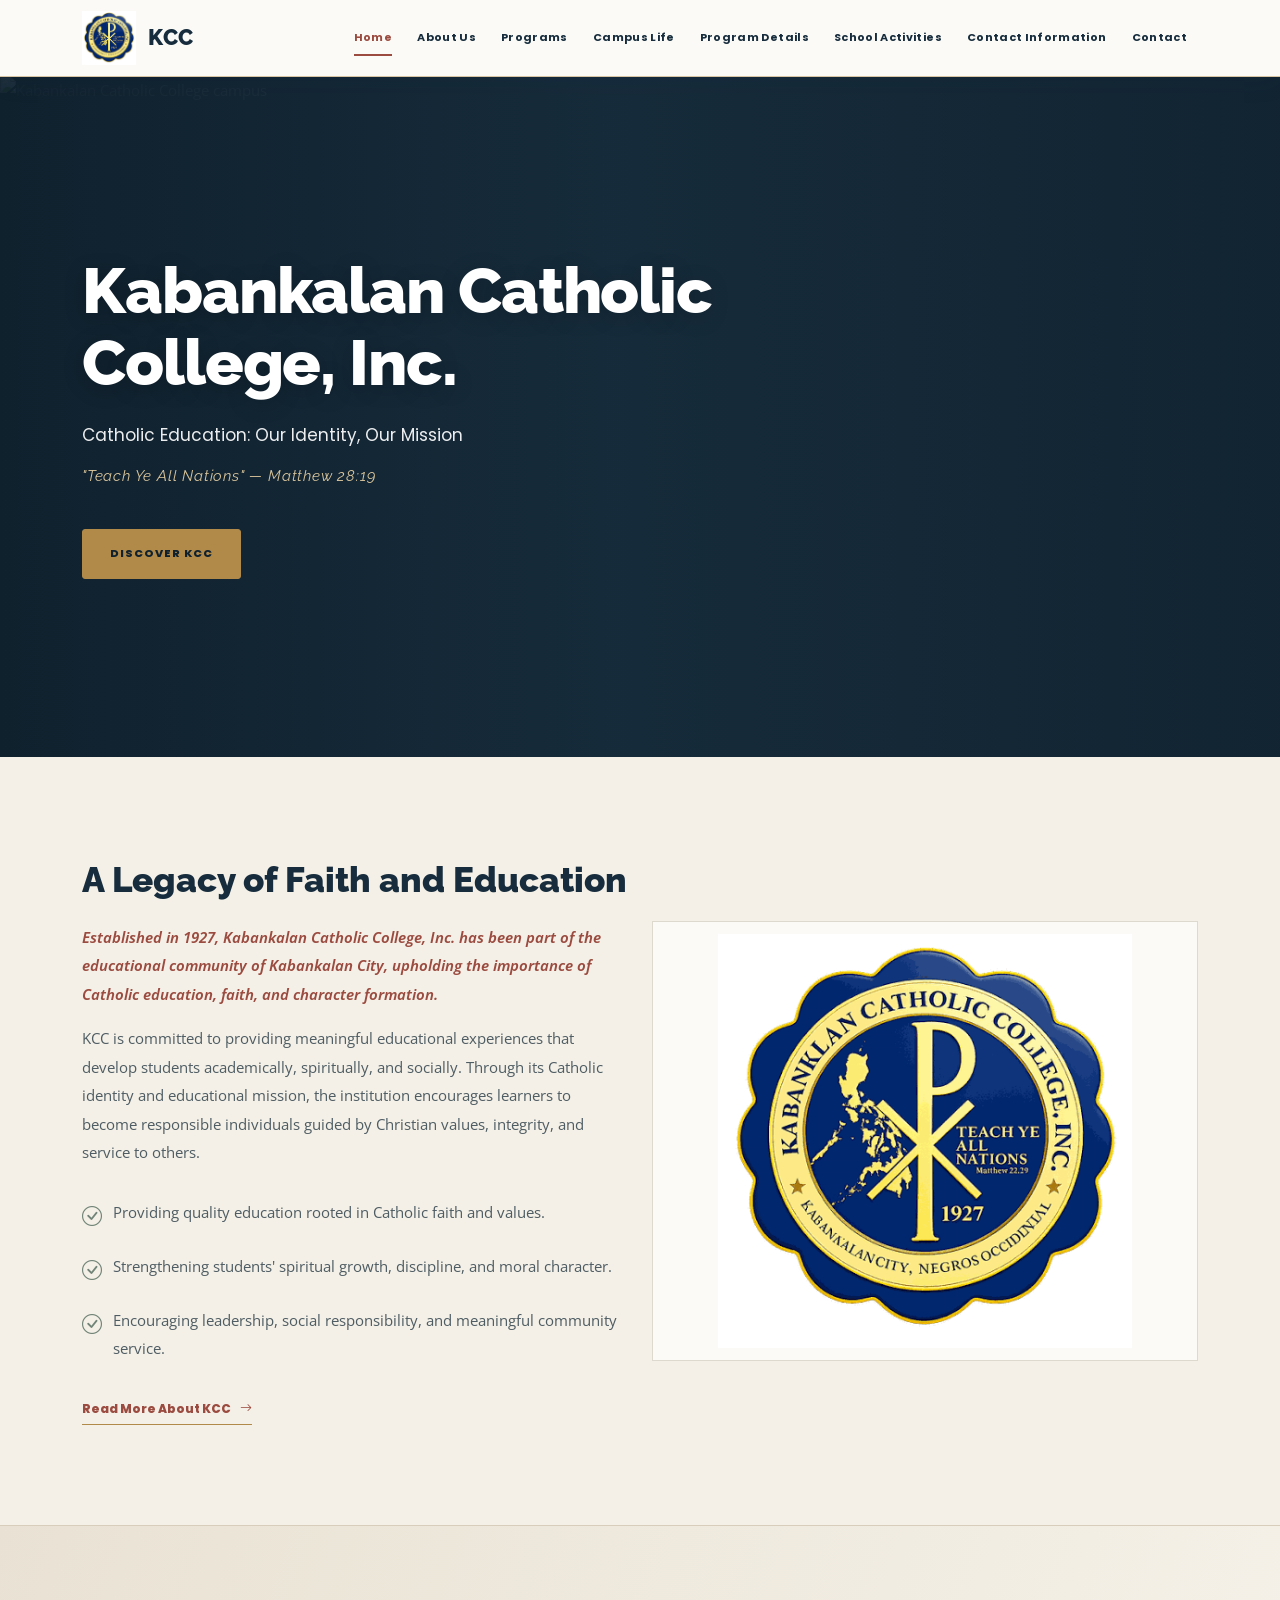
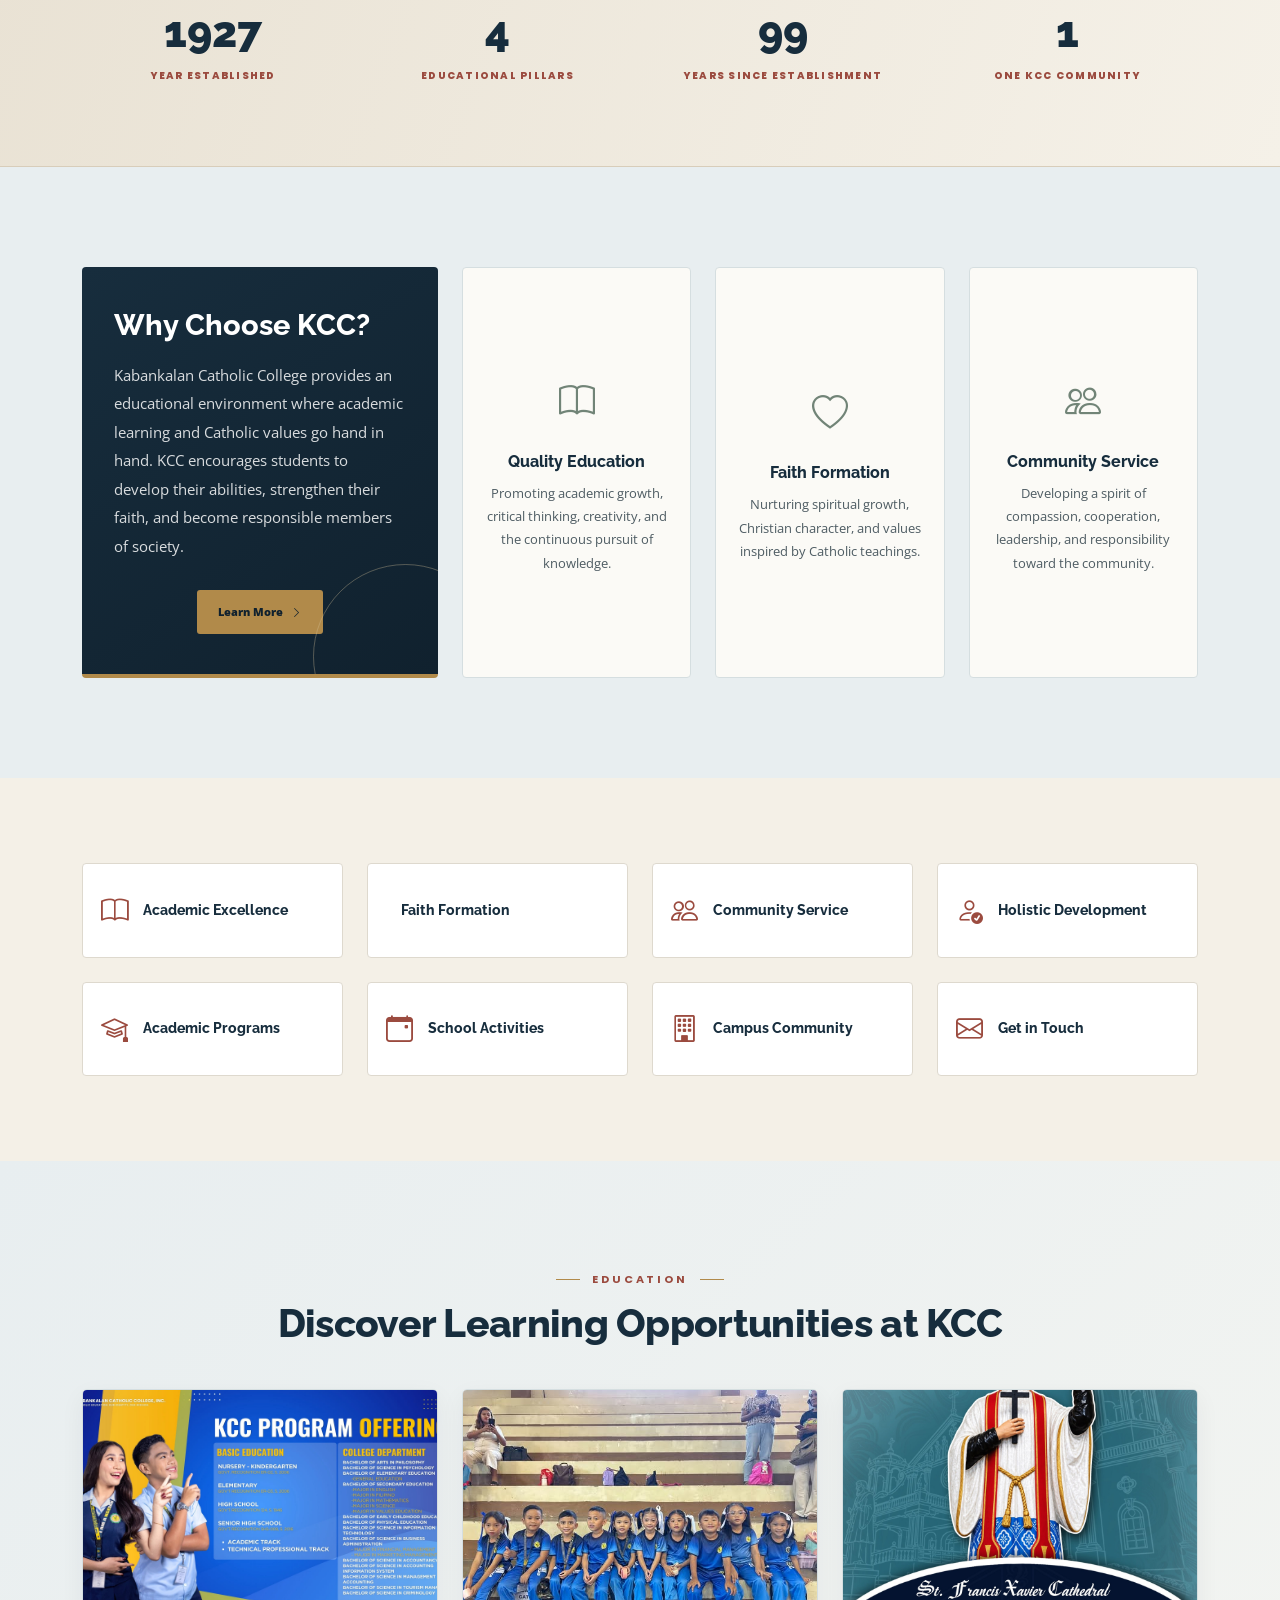
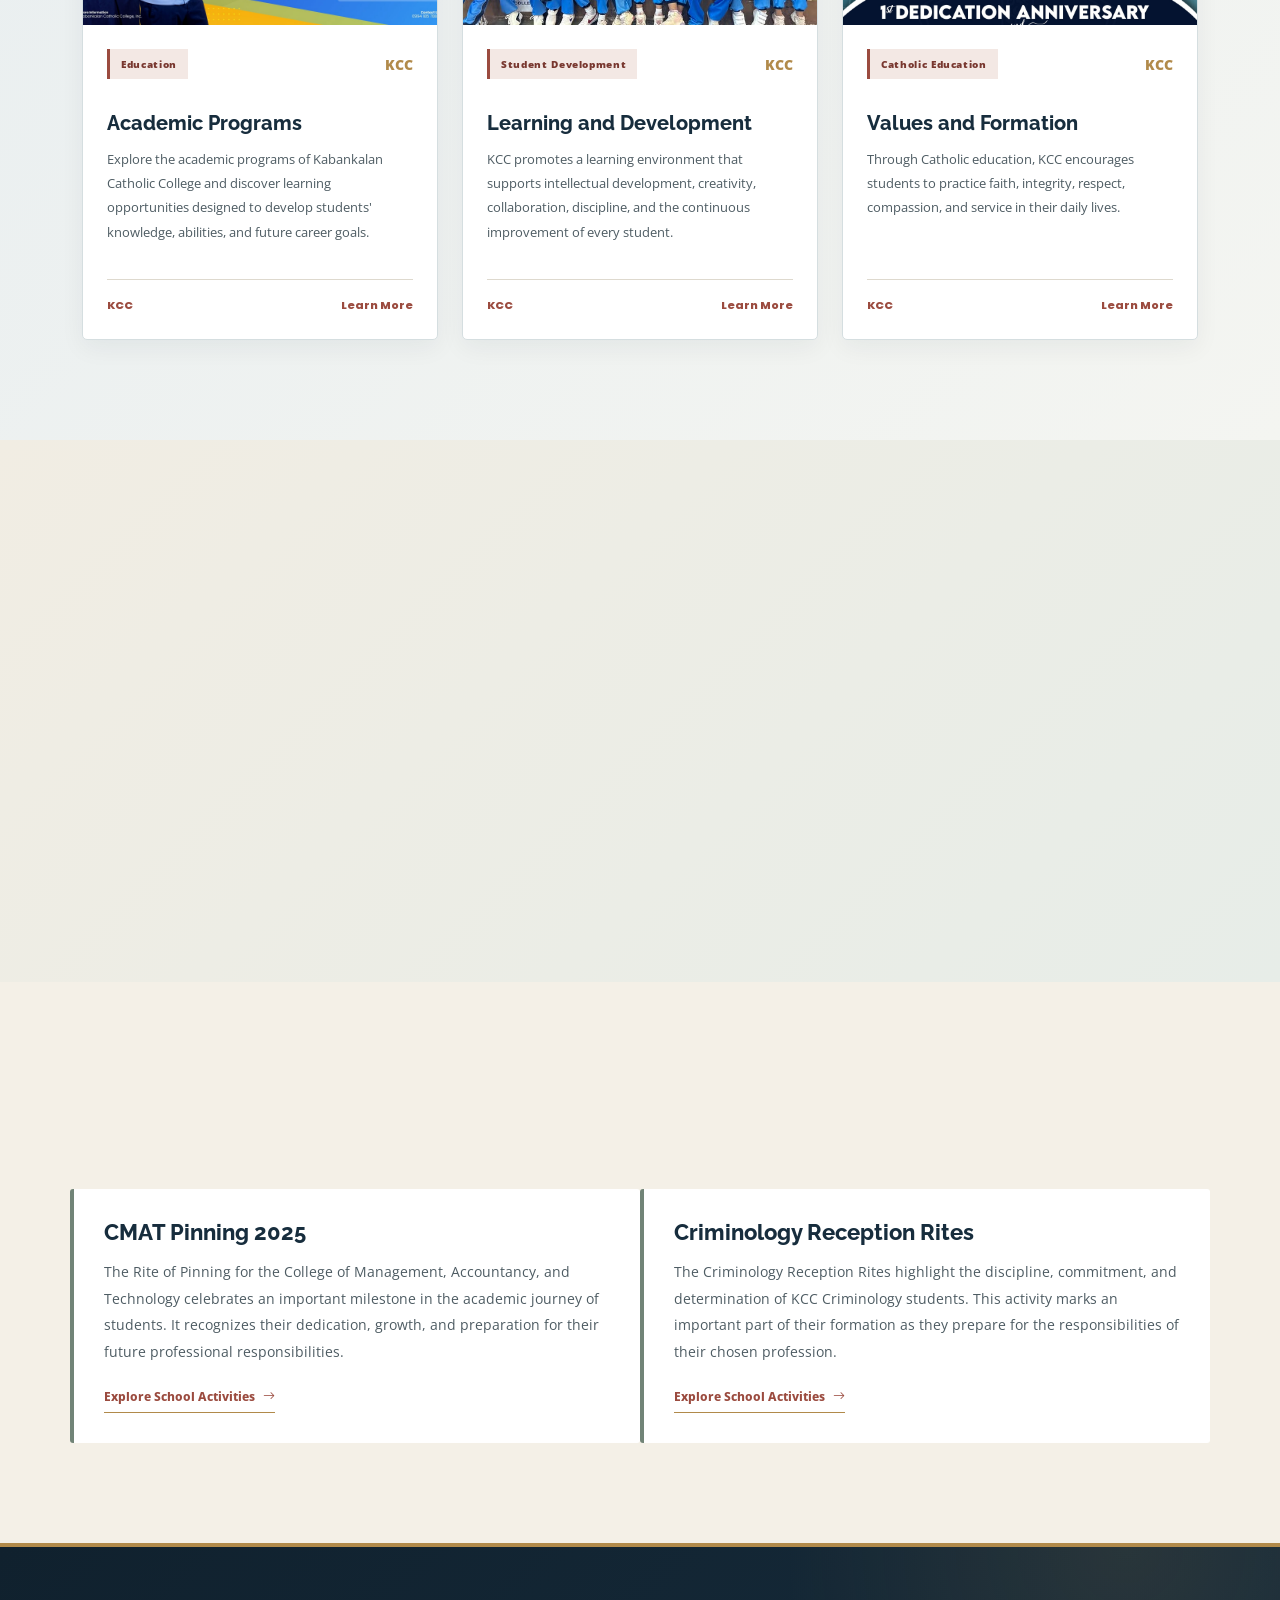
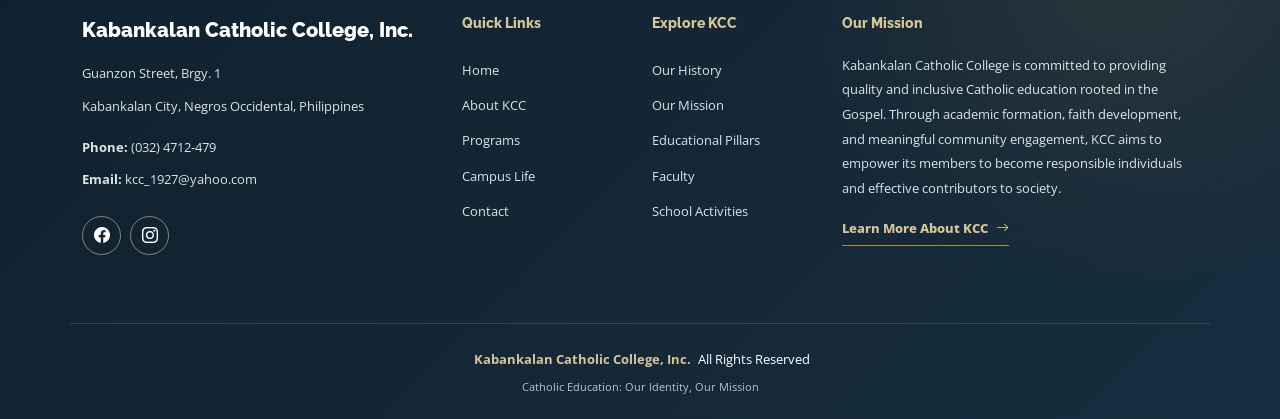
==== index.html @ 9f0c4cc4 "first commit" ====
<!DOCTYPE html>
<html lang="en">

<head>
  <meta charset="utf-8">
  <meta content="width=device-width, initial-scale=1.0" name="viewport">

  <title>Kabankalan Catholic College, Inc. | Home</title>
  <meta name="description" content="Discover Kabankalan Catholic College, Inc., its Catholic identity, educational mission, academic programs, and commitment to quality education since 1927.">
  <meta name="keywords" content="Kabankalan Catholic College, KCC, Catholic Education, KCC Programs, KCC Campus Life">

  <!-- Favicons -->
  <link href="assets/img/favicon.png" rel="icon">
  <link href="assets/img/apple-touch-icon.png" rel="apple-touch-icon">

  <!-- Fonts -->
  <link href="https://fonts.googleapis.com" rel="preconnect">
  <link href="https://fonts.gstatic.com" rel="preconnect" crossorigin>
  <link href="https://fonts.googleapis.com/css2?family=Open+Sans:wght@300;400;500;600;700;800&family=Poppins:wght@300;400;500;600;700;800&family=Raleway:wght@300;400;500;600;700;800&display=swap" rel="stylesheet">

  <!-- Vendor CSS Files -->
  <link href="assets/vendor/bootstrap/css/bootstrap.min.css" rel="stylesheet">
  <link href="assets/vendor/bootstrap-icons/bootstrap-icons.css" rel="stylesheet">
  <link href="assets/vendor/aos/aos.css" rel="stylesheet">
  <link href="assets/vendor/glightbox/css/glightbox.min.css" rel="stylesheet">
  <link href="assets/vendor/swiper/swiper-bundle.min.css" rel="stylesheet">

  <!-- Main CSS File -->
  <link href="assets/css/main.css" rel="stylesheet">

</head>

<body class="index-page">

  <!-- Header -->
  <header id="header" class="header d-flex align-items-center sticky-top">
    <div class="container-fluid container-xl position-relative d-flex align-items-center">

      <a href="index.html" class="logo d-flex align-items-center me-auto">
        <img src="assets/img/about/kcclogo.png" alt="KCC Logo">
        <h1 class="sitename">KCC</h1>
      </a>

      <nav id="navmenu" class="navmenu">
        <ul>
          <li><a href="index.html" class="active">Home</a></li>
          <li><a href="about.html">About Us</a></li>
          <li><a href="courses.html">Programs</a></li> 
          <li><a href="events.html">Campus Life</a></li>
          
          
              
            </a>
            <ul>
              <li><a href="course-details.html">Program Details</a></li>
              <li><a href="events.html">School Activities</a></li>
              <li><a href="contact.html">Contact Information</a></li>
            </ul>
          </li>
          <li><a href="contact.html">Contact</a></li>
        </ul>
        <i class="mobile-nav-toggle d-xl-none bi bi-list"></i>
      </nav>

    </div>
  </header>
  <!-- /Header -->


  <main class="main">

    <!-- Hero Section -->
    <section id="hero" class="hero section dark-background">

      <img src="https://encrypted-tbn0.gstatic.com/images?q=tbn:ANd9GcQv45tlrNogiufabzq39XCSrc378Lc6JJ2A5NLsjlAQFg&s=10" alt="Kabankalan Catholic College campus" data-aos="fade-in">

      <div class="container">
        <h2 data-aos="fade-up" data-aos-delay="100">
          Kabankalan Catholic College, Inc.
        </h2>

        <p data-aos="fade-up" data-aos-delay="200">
          Catholic Education: Our Identity, Our Mission
        </p>

        <p data-aos="fade-up" data-aos-delay="250">
          "Teach Ye All Nations" — Matthew 28:19
        </p>

        <div class="d-flex mt-4" data-aos="fade-up" data-aos-delay="300">
          <a href="about.html" class="btn-get-started">Discover KCC</a>
        </div>
      </div>

    </section>
    <!-- /Hero Section -->


    <!-- About Section -->
    <section id="about" class="about section">

      <div class="container">
        <div class="row gy-4">

          <div class="col-lg-6 order-1 order-lg-2" data-aos="fade-up" data-aos-delay="100">
            <img src="assets/img/about/kcclogo.png" class="img-fluid" alt="Kabankalan Catholic College official seal">
          </div>

          <div class="col-lg-6 order-2 order-lg-1 content" data-aos="fade-up" data-aos-delay="200">

            <h3>A Legacy of Faith and Education</h3>

            <p class="fst-italic">
              Established in 1927, Kabankalan Catholic College, Inc.
              has been part of the educational community of Kabankalan City,
              upholding the importance of Catholic education, faith,
              and character formation.
            </p>

            <p>
              KCC is committed to providing meaningful educational
              experiences that develop students academically, spiritually,
              and socially. Through its Catholic identity and educational
              mission, the institution encourages learners to become
              responsible individuals guided by Christian values,
              integrity, and service to others.
            </p>

            <ul>
              <li>
                <i class="bi bi-check-circle"></i>
                <span>Providing quality education rooted in Catholic faith and values.</span>
              </li>

              <li>
                <i class="bi bi-check-circle"></i>
                <span>Strengthening students' spiritual growth, discipline, and moral character.</span>
              </li>

              <li>
                <i class="bi bi-check-circle"></i>
                <span>Encouraging leadership, social responsibility, and meaningful community service.</span>
              </li>
            </ul>

            <a href="about.html" class="read-more">
              <span>Read More About KCC</span>
              <i class="bi bi-arrow-right"></i>
            </a>

          </div>
        </div>
      </div>

    </section>
    <!-- /About Section -->


    <!-- Counts Section -->
    <section id="counts" class="section counts light-background">

      <div class="container" data-aos="fade-up" data-aos-delay="100">
        <div class="row gy-4">

          <div class="col-lg-3 col-md-6">
            <div class="stats-item text-center w-100 h-100">
              <span data-purecounter-start="0" data-purecounter-end="1927"
                data-purecounter-duration="1" class="purecounter"></span>
              <p>Year Established</p>
            </div>
          </div>

          <div class="col-lg-3 col-md-6">
            <div class="stats-item text-center w-100 h-100">
              <span data-purecounter-start="0" data-purecounter-end="4"
                data-purecounter-duration="1" class="purecounter"></span>
              <p>Educational Pillars</p>
            </div>
          </div>

          <div class="col-lg-3 col-md-6">
            <div class="stats-item text-center w-100 h-100">
              <span data-purecounter-start="0" data-purecounter-end="99"
                data-purecounter-duration="1" class="purecounter"></span>
              <p>Years Since Establishment</p>
            </div>
          </div>

          <div class="col-lg-3 col-md-6">
            <div class="stats-item text-center w-100 h-100">
              <span data-purecounter-start="0" data-purecounter-end="1"
                data-purecounter-duration="1" class="purecounter"></span>
              <p>One KCC Community</p>
            </div>
          </div>

        </div>
      </div>

    </section>
    <!-- /Counts Section -->


    <!-- Why Us Section -->
    <section id="why-us" class="section why-us">

      <div class="container">
        <div class="row gy-4">

          <div class="col-lg-4" data-aos="fade-up" data-aos-delay="100">
            <div class="why-box">

              <h3>Why Choose KCC?</h3>

              <p>
                Kabankalan Catholic College provides an educational
                environment where academic learning and Catholic
                values go hand in hand. KCC encourages students
                to develop their abilities, strengthen their faith,
                and become responsible members of society.
              </p>

              <div class="text-center">
                <a href="about.html" class="more-btn">
                  <span>Learn More</span>
                  <i class="bi bi-chevron-right"></i>
                </a>
              </div>

            </div>
          </div>

          <div class="col-lg-8 d-flex align-items-stretch">
            <div class="row gy-4" data-aos="fade-up" data-aos-delay="200">

              <div class="col-xl-4">
                <div class="icon-box d-flex flex-column justify-content-center align-items-center">
                  <i class="bi bi-book"></i>
                  <h4>Quality Education</h4>
                  <p>
                    Promoting academic growth, critical thinking,
                    creativity, and the continuous pursuit of knowledge.
                  </p>
                </div>
              </div>

              <div class="col-xl-4" data-aos="fade-up" data-aos-delay="300">
                <div class="icon-box d-flex flex-column justify-content-center align-items-center">
                  <i class="bi bi-heart"></i>
                  <h4>Faith Formation</h4>
                  <p>
                    Nurturing spiritual growth, Christian character,
                    and values inspired by Catholic teachings.
                  </p>
                </div>
              </div>

              <div class="col-xl-4" data-aos="fade-up" data-aos-delay="400">
                <div class="icon-box d-flex flex-column justify-content-center align-items-center">
                  <i class="bi bi-people"></i>
                  <h4>Community Service</h4>
                  <p>
                    Developing a spirit of compassion, cooperation,
                    leadership, and responsibility toward the community.
                  </p>
                </div>
              </div>

            </div>
          </div>

        </div>
      </div>

    </section>
    <!-- /Why Us Section -->


    <!-- Features Section -->
    <section id="features" class="features section">

      <div class="container">
        <div class="row gy-4">

          <div class="col-lg-3 col-md-4" data-aos="fade-up" data-aos-delay="100">
            <div class="features-item">
              <i class="bi bi-book" style="color: #ffbb2c;"></i>
              <h3><a href="about.html" class="stretched-link">Academic Excellence</a></h3>
            </div>
          </div>

          <div class="col-lg-3 col-md-4" data-aos="fade-up" data-aos-delay="200">
            <div class="features-item">
              <i class="bi bi-cross" style="color: #5578ff;"></i>
              <h3><a href="about.html" class="stretched-link">Faith Formation</a></h3>
            </div>
          </div>

          <div class="col-lg-3 col-md-4" data-aos="fade-up" data-aos-delay="300">
            <div class="features-item">
              <i class="bi bi-people" style="color: #e80368;"></i>
              <h3><a href="about.html" class="stretched-link">Community Service</a></h3>
            </div>
          </div>

          <div class="col-lg-3 col-md-4" data-aos="fade-up" data-aos-delay="400">
            <div class="features-item">
              <i class="bi bi-person-check" style="color: #e361ff;"></i>
              <h3><a href="about.html" class="stretched-link">Holistic Development</a></h3>
            </div>
          </div>

          <div class="col-lg-3 col-md-4" data-aos="fade-up" data-aos-delay="500">
            <div class="features-item">
              <i class="bi bi-mortarboard" style="color: #47aeff;"></i>
              <h3><a href="courses.html" class="stretched-link">Academic Programs</a></h3>
            </div>
          </div>

          <div class="col-lg-3 col-md-4" data-aos="fade-up" data-aos-delay="600">
            <div class="features-item">
              <i class="bi bi-calendar-event" style="color: #ffa76e;"></i>
              <h3><a href="events.html" class="stretched-link">School Activities</a></h3>
            </div>
          </div>

          <div class="col-lg-3 col-md-4" data-aos="fade-up" data-aos-delay="700">
            <div class="features-item">
              <i class="bi bi-building" style="color: #11dbcf;"></i>
              <h3><a href="about.html" class="stretched-link">Campus Community</a></h3>
            </div>
          </div>

          <div class="col-lg-3 col-md-4" data-aos="fade-up" data-aos-delay="800">
            <div class="features-item">
              <i class="bi bi-envelope" style="color: #4233ff;"></i>
              <h3><a href="contact.html" class="stretched-link">Get in Touch</a></h3>
            </div>
          </div>

        </div>
      </div>

    </section>
    <!-- /Features Section -->


    <!-- Courses Section -->
    <section id="courses" class="courses section">

      <div class="container section-title" data-aos="fade-up">
        <h2>Education</h2>
        <p>Discover Learning Opportunities at KCC</p>
      </div>

      <div class="container">
        <div class="row">

          <div class="col-lg-4 col-md-6 d-flex align-items-stretch" data-aos="zoom-in" data-aos-delay="100">
            <div class="course-item">

              <img src="assets/img/event/academicprograms.jpg" class="img-fluid" alt="KCC academic program">

              <div class="course-content">
                <div class="d-flex justify-content-between align-items-center mb-3">
                  <p class="category">Education</p>
                  <p class="price">KCC</p>
                </div>

                <h3><a href="courses.html">Academic Programs</a></h3>

                <p class="description">
                  Explore the academic programs of Kabankalan Catholic College
                  and discover learning opportunities designed to develop
                  students' knowledge, abilities, and future career goals.
                </p>

                <div class="trainer d-flex justify-content-between align-items-center">
                  <div class="trainer-profile d-flex align-items-center">
                    <span class="trainer-link">KCC</span>
                  </div>
                  <a href="courses.html" class="trainer-link">Learn More</a>
                </div>
              </div>

            </div>
          </div>

          <div class="col-lg-4 col-md-6 d-flex align-items-stretch mt-4 mt-md-0" data-aos="zoom-in" data-aos-delay="200">
            <div class="course-item">

              <img src="assets/img/event/learns.jpg" class="img-fluid" alt="College education">

              <div class="course-content">
                <div class="d-flex justify-content-between align-items-center mb-3">
                  <p class="category">Student Development</p>
                  <p class="price">KCC</p>
                </div>

                <h3><a href="courses.html">Learning and Development</a></h3>

                <p class="description">
                  KCC promotes a learning environment that supports
                  intellectual development, creativity, collaboration,
                  discipline, and the continuous improvement of every student.
                </p>

                <div class="trainer d-flex justify-content-between align-items-center">
                  <div class="trainer-profile d-flex align-items-center">
                    <span class="trainer-link">KCC</span>
                  </div>
                  <a href="courses.html" class="trainer-link">Learn More</a>
                </div>
              </div>

            </div>
          </div>

          <div class="col-lg-4 col-md-6 d-flex align-items-stretch mt-4 mt-lg-0" data-aos="zoom-in" data-aos-delay="300">
            <div class="course-item">

              <img src="assets/img/event/values-1.jpg" class="img-fluid" alt="KCC community education">

              <div class="course-content">
                <div class="d-flex justify-content-between align-items-center mb-3">
                  <p class="category">Catholic Education</p>
                  <p class="price">KCC</p>
                </div>

                <h3><a href="courses.html">Values and Formation</a></h3>

                <p class="description">
                  Through Catholic education, KCC encourages students
                  to practice faith, integrity, respect, compassion,
                  and service in their daily lives.
                </p>

                <div class="trainer d-flex justify-content-between align-items-center">
                  <div class="trainer-profile d-flex align-items-center">
                    <span class="trainer-link">KCC</span>
                  </div>
                  <a href="courses.html" class="trainer-link">Learn More</a>
                </div>
              </div>

            </div>
          </div>

        </div>
      </div>

    </section>
    <!-- /Courses Section -->


    <!-- Trainers Index Section -->
    <section id="trainers-index" class="section trainers-index">

      <div class="container section-title" data-aos="fade-up">
        <h2>Community</h2>
        <p>Building the KCC Community</p>
      </div>

      <div class="container">
        <div class="row">

          <div class="col-lg-4 col-md-6 d-flex" data-aos="fade-up" data-aos-delay="100">
            <div class="member">
              <img src="https://encrypted-tbn0.gstatic.com/images?q=tbn:ANd9GcRi-Jc82doBtPRVcBEsyWP6-nzIkLsFqpwdX_ng38hTsw&s" class="img-fluid" alt="KCC academic community">

              <div class="member-content">
                <h4>Academic Excellence</h4>
                <span>Learning and Achievement</span>
                <p>
                  KCC encourages students to develop their intellectual
                  abilities, think critically, and pursue excellence
                  in their academic journey.
                </p>
              </div>
            </div>
          </div>

          <div class="col-lg-4 col-md-6 d-flex" data-aos="fade-up" data-aos-delay="200">
            <div class="member">
              <img src="https://encrypted-tbn0.gstatic.com/images?q=tbn:ANd9GcR_-ZCuy-6mT1Gq4T70LJDdXx1P1hVmq2WPVg4fe3gWGg&s" class="img-fluid" alt="KCC faith formation">

              <div class="member-content">
                <h4>Faith Formation</h4>
                <span>Faith and Christian Values</span>
                <p>
                  Through Catholic teachings and spiritual activities,
                  KCC nurtures students' faith, moral character,
                  and relationship with God.
                </p>
              </div>
            </div>
          </div>

          <div class="col-lg-4 col-md-6 d-flex" data-aos="fade-up" data-aos-delay="300">
            <div class="member">
              <img src="https://scontent.fcgy2-4.fna.fbcdn.net/v/t39.30808-6/848563771_122120549151456838_1657380561010506933_n.jpg?stp=dst-jpg_tt6&cstp=mx1280x960&ctp=s1280x960&_nc_cat=104&_nc_map=urlgen_bucketless&ccb=1-7&_nc_sid=833d8c&_nc_eui2=AeEgCkia9UPR16f2ZziXiqmfVBGUP4_K6opUEZQ_j8rqiuDAKeSXsY_Hx4-8stCmOrtXHssLpWEJkC8jpAKq1fNI&_nc_ohc=MiNuNA0IxakQ7kNvwFCp723&_nc_oc=AdqnKfVM3RreWw7k4Cu9yXFOy58u6uaxxT9YekpjZOWXgdyNk14fbkE6e0pGElaxnLs&_nc_zt=23&_nc_ht=scontent.fcgy2-4.fna&_nc_gid=uKwoUXODRWkYtN8WpSUGRQ&_nc_ss=7b2a8&oh=00_AQT2rBsFslEl55rJC3QAtKuMBIU8AdvNnQhfVGy0bHk1xQ&oe=6B087AEE" class="img-fluid" alt="KCC community service">

              <div class="member-content">
                <h4>Community Service</h4>
                <span>Service and Responsibility</span>
                <p>
                  KCC inspires students to become compassionate
                  and responsible individuals who actively contribute
                  to the well-being of their communities.
                </p>
              </div>
            </div>
          </div>

        </div>
      </div>

    </section>
    <!-- /Trainers Index Section -->


    <!-- Campus Life Section -->
    <section id="campus-life" class="section">

      <div class="container section-title" data-aos="fade-up">
        <h2>Campus Life</h2>
        <p>Experience Life at KCC</p>
      </div>

      <div class="container">
        <div class="row gy-4">

          <div class="col-lg-6">
            <h3>CMAT Pinning 2025</h3>
            <p>
              The Rite of Pinning for the College of Management,
              Accountancy, and Technology celebrates an important
              milestone in the academic journey of students.
              It recognizes their dedication, growth, and preparation
              for their future professional responsibilities.
            </p>
            <a href="events.html" class="read-more">
              <span>Explore School Activities</span>
              <i class="bi bi-arrow-right"></i>
            </a>
          </div>

          <div class="col-lg-6">
            <h3>Criminology Reception Rites</h3>
            <p>
              The Criminology Reception Rites highlight the discipline,
              commitment, and determination of KCC Criminology students.
              This activity marks an important part of their formation
              as they prepare for the responsibilities of their chosen profession.
            </p>
            <a href="events.html" class="read-more">
              <span>Explore School Activities</span>
              <i class="bi bi-arrow-right"></i>
            </a>
          </div>

        </div>
      </div>

    </section>
    <!-- /Campus Life Section -->

  </main>


  <!-- Footer -->
  <footer id="footer" class="footer position-relative light-background">

    <div class="container footer-top">
      <div class="row gy-4">

        <div class="col-lg-4 col-md-6 footer-about">

          <a href="index.html" class="logo d-flex align-items-center">
            <span class="sitename">Kabankalan Catholic College, Inc.</span>
          </a>

          <div class="footer-contact pt-3">
            <p>Guanzon Street, Brgy. 1</p>
            <p>Kabankalan City, Negros Occidental, Philippines</p>
            <p class="mt-3">
              <strong>Phone:</strong>
              <span>(032) 4712-479</span>
            </p>
            <p>
              <strong>Email:</strong>
              <span>kcc_1927@yahoo.com</span>
            </p>
          </div>

          <div class="social-links d-flex mt-4">
            <a href="#"><i class="bi bi-facebook"></i></a>
            <a href="#"><i class="bi bi-instagram"></i></a>
          </div>

        </div>


        <div class="col-lg-2 col-md-3 footer-links">
          <h4>Quick Links</h4>
          <ul>
            <li><a href="index.html">Home</a></li>
            <li><a href="about.html">About KCC</a></li>
            <li><a href="courses.html">Programs</a></li>
            <li><a href="events.html">Campus Life</a></li>
            <li><a href="contact.html">Contact</a></li>
          </ul>
        </div>


        <div class="col-lg-2 col-md-3 footer-links">
          <h4>Explore KCC</h4>
          <ul>
            <li><a href="about.html">Our History</a></li>
            <li><a href="about.html">Our Mission</a></li>
            <li><a href="about.html">Educational Pillars</a></li>
            <li><a href="trainers.html">Faculty</a></li>
            <li><a href="events.html">School Activities</a></li>
          </ul>
        </div>


        <div class="col-lg-4 col-md-12 footer-newsletter">
          <h4>Our Mission</h4>

          <p>
            Kabankalan Catholic College is committed to providing
            quality and inclusive Catholic education rooted in the
            Gospel. Through academic formation, faith development,
            and meaningful community engagement, KCC aims to empower
            its members to become responsible individuals and effective
            contributors to society.
          </p>

          <a href="about.html" class="read-more">
            <span>Learn More About KCC</span>
            <i class="bi bi-arrow-right"></i>
          </a>
        </div>

      </div>
    </div>


    <div class="container copyright text-center mt-4">
      <p>
        <strong class="px-1 sitename">Kabankalan Catholic College, Inc.</strong>
        <span>All Rights Reserved</span>
      </p>

      <div class="credits">
        Catholic Education: Our Identity, Our Mission
      </div>
    </div>

  </footer>
  <!-- /Footer -->


  <!-- Scroll Top -->
  <a href="#" id="scroll-top" class="scroll-top d-flex align-items-center justify-content-center">
    <i class="bi bi-arrow-up-short"></i>
  </a>

  <!-- Preloader -->
  <div id="preloader"></div>


  <!-- Vendor JS Files -->
  <script src="assets/vendor/bootstrap/js/bootstrap.bundle.min.js"></script>
  <script src="assets/vendor/aos/aos.js"></script>
  <script src="assets/vendor/glightbox/js/glightbox.min.js"></script>
  <script src="assets/vendor/purecounter/purecounter_vanilla.js"></script>
  <script src="assets/vendor/swiper/swiper-bundle.min.js"></script>

  <!-- Main JS File -->
  <script src="assets/js/main.js"></script>

</body>
</html>
---- assets/css/main.css ----
/* =========================================================
   KABANKALAN CATHOLIC COLLEGE, INC.
   KCC HERITAGE / CONTEMPORARY DESIGN SYSTEM
   Identity: Faith • Knowledge • Community • Service

   Visual direction:
   - Ink navy: institutional strength
   - Heritage red: KCC character and warmth
   - Parchment: welcoming, readable surfaces
   - Sage: learning, growth and community
   - Antique brass: restrained heritage detail

   This stylesheet consolidates the repeated rules from the
   supplied CSS while preserving the existing template classes.
   ========================================================= */

/* 01. DESIGN TOKENS
---------------------------------------------------------- */
:root {
  --kcc-ink: #172D3D;
  --kcc-ink-deep: #10212E;
  --kcc-blue: #28485B;
  --kcc-blue-soft: #E8EEF0;

  --kcc-red: #9B4B3F;
  --kcc-red-dark: #78372F;
  --kcc-red-soft: #F3E8E4;

  --kcc-brass: #B18A4A;
  --kcc-brass-light: #D8C49B;

  --kcc-parchment: #F4F0E7;
  --kcc-paper: #FBFAF6;
  --kcc-white: #FFFFFF;
  --kcc-sage: #718477;
  --kcc-sage-soft: #E9EEE9;

  --kcc-text: #4E5C63;
  --kcc-muted: #718087;
  --kcc-border: #DED9CE;

  /* Template compatibility variables */
  --background-color: var(--kcc-paper);
  --default-color: var(--kcc-text);
  --heading-color: var(--kcc-ink);
  --accent-color: var(--kcc-red);
  --surface-color: var(--kcc-white);
  --contrast-color: var(--kcc-white);
  --nav-color: var(--kcc-ink);
  --nav-hover-color: var(--kcc-red);
  --nav-mobile-background-color: var(--kcc-paper);
  --nav-dropdown-background-color: var(--kcc-white);
  --nav-dropdown-color: var(--kcc-ink);
  --nav-dropdown-hover-color: var(--kcc-red);

  scroll-behavior: smooth;
}

/* 02. RESET AND GLOBAL TYPE
---------------------------------------------------------- */
*,
*::before,
*::after {
  box-sizing: border-box;
}

html {
  scroll-behavior: smooth;
  scroll-padding-top: 88px;
}

body {
  margin: 0;
  background: var(--kcc-paper);
  color: var(--kcc-text);
  font-family: "Open Sans", sans-serif;
  font-size: 15px;
  line-height: 1.8;
  -webkit-font-smoothing: antialiased;
}

img {
  max-width: 100%;
}

a {
  color: var(--kcc-red);
  text-decoration: none;
  transition: color .25s ease, background .25s ease, border-color .25s ease, transform .25s ease;
}

a:hover {
  color: var(--kcc-red-dark);
}

button,
input,
textarea,
select {
  font: inherit;
}

h1, h2, h3, h4, h5, h6 {
  color: var(--kcc-ink);
  font-family: "Raleway", sans-serif;
  font-weight: 750;
  line-height: 1.25;
}

p {
  margin-top: 0;
}

.section {
  position: relative;
  padding: 92px 0;
  overflow: hidden;
}

.light-background {
  background: var(--kcc-parchment);
}

/* Small heritage marker used by section headings */
.section-title {
  position: relative;
  text-align: center;
  padding-bottom: 42px;
}

.section-title h2 {
  display: inline-flex;
  align-items: center;
  gap: 12px;
  margin: 0 0 13px;
  color: var(--kcc-red);
  font-family: "Poppins", sans-serif;
  font-size: 11px;
  font-weight: 700;
  letter-spacing: 2.8px;
  text-transform: uppercase;
}

.section-title h2::before,
.section-title h2::after {
  content: "";
  display: inline-block;
  width: 24px;
  height: 1px;
  background: var(--kcc-brass);
}

.section-title p {
  max-width: 760px;
  margin: 0 auto;
  color: var(--kcc-ink);
  font-family: "Raleway", sans-serif;
  font-size: clamp(27px, 3.2vw, 39px);
  font-weight: 800;
  line-height: 1.22;
  letter-spacing: -.7px;
}

/* 03. HEADER AND BRAND
---------------------------------------------------------- */
.header,
#header {
  position: relative;
  background: rgba(251, 250, 246, .97);
  border-bottom: 1px solid rgba(177, 138, 74, .48);
  box-shadow: 0 5px 24px rgba(23, 45, 61, .08);
  padding: 11px 0;
  z-index: 997;
  transition: background .3s ease, box-shadow .3s ease;
}

.header .container {
  min-height: 64px;
}

.header .logo {
  display: flex;
  align-items: center;
  gap: 12px;
}

.header .logo img {
  width: auto;
  max-height: 54px;
  object-fit: contain;
}

.header .logo h1,
.header .logo .sitename {
  margin: 0;
  color: var(--kcc-ink);
  font-family: "Raleway", sans-serif;
  font-size: 22px;
  font-weight: 850;
  letter-spacing: .6px;
}

/* 04. MAIN NAVIGATION
---------------------------------------------------------- */
.navmenu ul {
  display: flex;
  align-items: center;
  gap: 3px;
  margin: 0;
  padding: 0;
  list-style: none;
}

.navmenu li {
  position: relative;
}

.navmenu a {
  display: flex;
  align-items: center;
  padding: 12px 11px;
  color: var(--kcc-ink);
  font-family: "Poppins", sans-serif;
  font-size: 11px;
  font-weight: 650;
  letter-spacing: .35px;
  white-space: nowrap;
}

.navmenu a:hover,
.navmenu a.active,
.navmenu li:hover > a {
  color: var(--kcc-red);
}

.navmenu a.active {
  position: relative;
}

.navmenu a.active::after {
  content: "";
  position: absolute;
  right: 11px;
  bottom: 4px;
  left: 11px;
  height: 2px;
  background: var(--kcc-red);
}

/* Dropdown menu */
.navmenu .dropdown ul {
  display: block;
  position: absolute;
  top: 135%;
  left: 0;
  min-width: 225px;
  padding: 10px 0;
  background: var(--kcc-white);
  border: 1px solid var(--kcc-border);
  border-top: 3px solid var(--kcc-red);
  border-radius: 0 0 8px 8px;
  box-shadow: 0 16px 36px rgba(16, 33, 46, .14);
  opacity: 0;
  visibility: hidden;
  transition: .25s ease;
  z-index: 999;
}

.navmenu .dropdown:hover > ul {
  top: 100%;
  opacity: 1;
  visibility: visible;
}

.navmenu .dropdown ul a {
  padding: 10px 19px;
  color: var(--kcc-ink);
  font-size: 12px;
}

.navmenu .dropdown ul a:hover {
  background: var(--kcc-parchment);
  color: var(--kcc-red);
}

.navmenu .dropdown ul .dropdown ul {
  top: 0;
  left: 100%;
}

/* Header call-to-action */
.btn-getstarted {
  display: inline-flex;
  align-items: center;
  justify-content: center;
  padding: 11px 20px;
  background: var(--kcc-red);
  border: 1px solid var(--kcc-red);
  border-radius: 3px;
  color: var(--kcc-white);
  font-family: "Poppins", sans-serif;
  font-size: 11px;
  font-weight: 700;
  letter-spacing: .7px;
  transition: .25s ease;
}

.btn-getstarted:hover {
  background: var(--kcc-ink);
  border-color: var(--kcc-ink);
  color: var(--kcc-white);
  transform: translateY(-2px);
}

.mobile-nav-toggle {
  color: var(--kcc-ink);
  font-size: 30px;
  cursor: pointer;
}

/* 05. HERO / HOMEPAGE INTRODUCTION
---------------------------------------------------------- */
.hero {
  position: relative;
  display: flex;
  align-items: center;
  width: 100%;
  min-height: 680px;
  overflow: hidden;
  background: var(--kcc-ink-deep);
}

.hero img {
  position: absolute;
  inset: 0;
  z-index: 1;
  width: 100%;
  height: 100%;
  object-fit: cover;
  object-position: center;
  animation: kccHeroDrift 22s ease-in-out infinite alternate;
}

@keyframes kccHeroDrift {
  from { transform: scale(1); }
  to { transform: scale(1.055); }
}

.hero::before {
  content: "";
  position: absolute;
  inset: 0;
  z-index: 2;
  background:
    linear-gradient(90deg, rgba(16, 33, 46, .94) 0%, rgba(23, 45, 61, .82) 48%, rgba(23, 45, 61, .28) 100%),
    linear-gradient(0deg, rgba(16, 33, 46, .35), transparent 55%);
}

.hero .container {
  position: relative;
  z-index: 3;
  padding-top: 70px;
  padding-bottom: 70px;
}

.hero h2 {
  max-width: 850px;
  margin-bottom: 22px;
  color: var(--kcc-white);
  font-size: clamp(36px, 5vw, 64px);
  font-weight: 850;
  line-height: 1.12;
  letter-spacing: -1.1px;
  text-shadow: 0 4px 22px rgba(0, 0, 0, .2);
}

.hero p {
  max-width: 690px;
  margin-bottom: 12px;
  color: rgba(255, 255, 255, .92);
  font-family: "Poppins", sans-serif;
  font-size: 17px;
  line-height: 1.8;
}

.hero p:last-of-type {
  color: var(--kcc-brass-light);
  font-family: "Raleway", sans-serif;
  font-size: 15px;
  font-style: italic;
  letter-spacing: .8px;
}

.hero .btn-get-started {
  display: inline-flex;
  align-items: center;
  justify-content: center;
  margin-top: 15px;
  padding: 14px 27px;
  background: var(--kcc-brass);
  border: 1px solid var(--kcc-brass);
  border-radius: 3px;
  color: var(--kcc-ink-deep);
  font-family: "Poppins", sans-serif;
  font-size: 11px;
  font-weight: 800;
  letter-spacing: 1px;
  text-transform: uppercase;
}

.hero .btn-get-started:hover {
  background: var(--kcc-white);
  border-color: var(--kcc-white);
  color: var(--kcc-ink);
  transform: translateY(-3px);
}

/* 06. ABOUT
---------------------------------------------------------- */
#about,
.about {
  padding: 100px 0;
  background: var(--kcc-parchment);
}

.about .row {
  align-items: center;
}

.about img {
  width: 100%;
  max-height: 440px;
  padding: 12px;
  background: var(--kcc-paper);
  border: 1px solid var(--kcc-border);
  object-fit: contain;
}

.about h2,
.about h3,
.about h4 {
  color: var(--kcc-ink);
}

.about h3 {
  margin-bottom: 20px;
  font-size: clamp(27px, 3vw, 35px);
  font-weight: 850;
  line-height: 1.3;
}

.about .fst-italic {
  color: var(--kcc-red);
  font-size: 15px;
  font-weight: 650;
}

.about p,
.about li {
  color: var(--kcc-text);
  line-height: 1.9;
}

.about ul {
  margin: 23px 0;
  padding: 0;
  list-style: none;
}

.about ul li {
  display: flex;
  align-items: flex-start;
  gap: 11px;
  padding: 8px 0;
}

.about ul i {
  flex-shrink: 0;
  color: var(--kcc-sage);
  font-size: 20px;
}

.about .read-more {
  display: inline-flex;
  align-items: center;
  gap: 9px;
  padding-bottom: 5px;
  border-bottom: 1px solid var(--kcc-brass);
  color: var(--kcc-red);
  font-family: "Poppins", sans-serif;
  font-size: 12px;
  font-weight: 750;
}

.about .read-more:hover {
  gap: 14px;
  color: var(--kcc-red-dark);
}

/* 07. HISTORY
---------------------------------------------------------- */
#history,
#history.history-section {
  position: relative;
  padding: 92px 0;
  overflow: hidden;
  background:
    radial-gradient(circle at 90% 15%, rgba(177, 138, 74, .15), transparent 27%),
    linear-gradient(125deg, var(--kcc-ink-deep), var(--kcc-ink) 68%, #315064);
  color: var(--kcc-white);
}

#history::before {
  content: "";
  position: absolute;
  top: 26px;
  right: 5%;
  width: 150px;
  height: 150px;
  border: 1px solid rgba(216, 196, 155, .22);
  border-radius: 50%;
  pointer-events: none;
}

#history .section-label {
  display: inline-block;
  margin-bottom: 14px;
  color: var(--kcc-brass-light);
  font-size: 12px;
  font-weight: 800;
  letter-spacing: 3px;
  text-transform: uppercase;
}

#history h1,
#history h2,
#history h3,
#history h4 {
  color: var(--kcc-white);
}

#history h2 {
  margin-bottom: 22px;
  font-size: clamp(29px, 3vw, 38px);
  font-weight: 800;
}

#history p {
  margin-bottom: 17px;
  color: #E5EBEE;
  font-size: 15px;
  line-height: 1.95;
}

#history .read-more,
#history .read-more span,
#history .read-more i {
  display: inline-flex;
  align-items: center;
  gap: 8px;
  color: var(--kcc-brass-light);
  font-weight: 750;
}

#history .read-more:hover,
#history .read-more:hover span,
#history .read-more:hover i {
  color: var(--kcc-white);
}

#history .history-image {
  width: 100%;
  height: 420px;
  border: 4px solid rgba(216, 196, 155, .65);
  border-radius: 4px;
  object-fit: cover;
  box-shadow: 0 18px 42px rgba(0, 0, 0, .28);
}

/* 08. COUNTS / SCHOOL STATISTICS
---------------------------------------------------------- */
.counts {
  padding: 66px 0;
  background:
    linear-gradient(110deg, #E9E2D4, #F5F1E8);
  border-top: 1px solid #D8CDBA;
  border-bottom: 1px solid #D8CDBA;
}

.stats-item {
  padding: 15px;
  text-align: center;
}

.stats-item span {
  display: block;
  margin-bottom: 8px;
  color: var(--kcc-ink);
  font-family: "Raleway", sans-serif;
  font-size: 43px;
  font-weight: 850;
  line-height: 1.2;
}

.stats-item p {
  margin: 0;
  color: var(--kcc-red);
  font-family: "Poppins", sans-serif;
  font-size: 10px;
  font-weight: 800;
  letter-spacing: 1.25px;
  text-transform: uppercase;
}

/* 09. WHY CHOOSE KCC
---------------------------------------------------------- */
.why-us {
  padding: 100px 0;
  background: var(--kcc-blue-soft);
}

.why-box {
  position: relative;
  height: 100%;
  padding: 40px 32px;
  overflow: hidden;
  background: linear-gradient(145deg, var(--kcc-ink), var(--kcc-ink-deep));
  border-bottom: 4px solid var(--kcc-brass);
  border-radius: 4px;
  color: var(--kcc-white);
}

.why-box::after {
  content: "";
  position: absolute;
  right: -60px;
  bottom: -75px;
  width: 185px;
  height: 185px;
  border: 1px solid rgba(216, 196, 155, .35);
  border-radius: 50%;
}

.why-box h3 {
  margin-bottom: 18px;
  color: var(--kcc-white);
  font-size: 29px;
}

.why-box p {
  color: rgba(255, 255, 255, .84);
  line-height: 1.9;
}

.why-box .more-btn {
  display: inline-flex;
  align-items: center;
  gap: 8px;
  margin-top: 14px;
  padding: 12px 21px;
  background: var(--kcc-brass);
  border-radius: 3px;
  color: var(--kcc-ink-deep);
  font-size: 11px;
  font-weight: 800;
}

.why-box .more-btn:hover {
  background: var(--kcc-white);
  color: var(--kcc-ink);
}

.why-us .icon-box {
  height: 100%;
  padding: 30px 19px;
  background: var(--kcc-paper);
  border: 1px solid #D5DEE0;
  border-radius: 4px;
  text-align: center;
  transition: .3s ease;
}

.why-us .icon-box:hover {
  background: var(--kcc-white);
  border-color: var(--kcc-sage);
  box-shadow: 0 14px 30px rgba(23, 45, 61, .1);
  transform: translateY(-6px);
}

.why-us .icon-box i {
  margin-bottom: 17px;
  color: var(--kcc-sage);
  font-size: 36px;
}

.why-us .icon-box h4 {
  margin-bottom: 10px;
  color: var(--kcc-ink);
  font-size: 16px;
}

.why-us .icon-box p {
  margin: 0;
  color: var(--kcc-text);
  font-size: 13px;
  line-height: 1.8;
}

/* 10. FEATURES
---------------------------------------------------------- */
.features {
  padding: 85px 0;
  background: var(--kcc-parchment);
}

.features-item {
  display: flex;
  align-items: center;
  height: 100%;
  padding: 22px 18px;
  background: var(--kcc-white);
  border: 1px solid var(--kcc-border);
  border-radius: 4px;
  transition: .3s ease;
}

.features-item:hover {
  border-color: var(--kcc-brass);
  box-shadow: 0 12px 26px rgba(23, 45, 61, .08);
  transform: translateY(-4px);
}

.features-item i {
  flex-shrink: 0;
  margin-right: 15px;
  color: var(--kcc-red) !important;
  font-size: 27px;
}

.features-item h3 {
  margin: 0;
  font-size: 14px;
  font-weight: 750;
}

.features-item h3 a {
  color: var(--kcc-ink);
}

.features-item h3 a:hover {
  color: var(--kcc-red);
}

/* 11. COURSES / ACADEMIC PROGRAMS
---------------------------------------------------------- */
#courses,
.courses {
  padding: 100px 0;
  background: linear-gradient(135deg, #E8EEF0, #F4F5F1);
}

.courses .course-item {
  display: flex;
  flex-direction: column;
  height: 100%;
  overflow: hidden;
  background: var(--kcc-white);
  border: 1px solid #D5DEE0;
  border-radius: 5px;
  box-shadow: 0 8px 24px rgba(23, 45, 61, .055);
  transition: .35s ease;
}

.courses .course-item:hover {
  border-color: var(--kcc-brass);
  box-shadow: 0 17px 38px rgba(23, 45, 61, .13);
  transform: translateY(-7px);
}

.courses .course-item > img {
  width: 100%;
  height: 235px;
  object-fit: cover;
  transition: transform .55s ease;
}

.courses .course-item:hover > img {
  transform: scale(1.045);
}

.course-content {
  display: flex;
  flex: 1;
  flex-direction: column;
  padding: 24px;
}

.course-content .category {
  display: inline-block;
  align-self: flex-start;
  margin: 0;
  padding: 6px 11px;
  background: var(--kcc-red-soft);
  border-left: 3px solid var(--kcc-red);
  color: var(--kcc-red-dark);
  font-size: 10px;
  font-weight: 800;
  letter-spacing: .65px;
}

.course-content .price {
  margin: 0;
  color: var(--kcc-brass);
  font-size: 14px;
  font-weight: 800;
}

.course-content h3 {
  margin: 16px 0 11px;
  color: var(--kcc-ink);
  font-size: 20px;
}

.course-content h3 a {
  color: var(--kcc-ink);
}

.course-content h3 a:hover {
  color: var(--kcc-red);
}

.course-content .description {
  flex-grow: 1;
  color: var(--kcc-text);
  font-size: 13px;
  line-height: 1.85;
}

.course-content .trainer {
  margin-top: 19px;
  padding-top: 16px;
  border-top: 1px solid var(--kcc-border);
}

.trainer-link {
  color: var(--kcc-red);
  font-family: "Poppins", sans-serif;
  font-size: 11px;
  font-weight: 750;
}

.trainer-link:hover {
  color: var(--kcc-ink);
}

.courses .course-item .btn-primary {
  display: inline-flex;
  align-items: center;
  justify-content: center;
  gap: 8px;
  margin-top: 15px;
  padding: 11px 19px;
  background: var(--kcc-ink);
  border: 1px solid var(--kcc-ink);
  border-radius: 3px;
  color: var(--kcc-white);
  font-size: 12px;
  font-weight: 700;
  transition: .25s ease;
}

.courses .course-item .btn-primary:hover {
  background: var(--kcc-red);
  border-color: var(--kcc-red);
  color: var(--kcc-white);
  transform: translateY(-2px);
}

/* 12. FACULTY / KCC COMMUNITY
---------------------------------------------------------- */
#trainers,
.trainers-index {
  padding: 100px 0;
  background: linear-gradient(135deg, #F1EDE3, #E7EDE8);
}

.trainers-index .member {
  width: 100%;
  height: 100%;
  overflow: hidden;
  background: var(--kcc-white);
  border: 1px solid var(--kcc-border);
  border-radius: 5px;
  box-shadow: 0 8px 24px rgba(23, 45, 61, .06);
  transition: .35s ease;
}

.trainers-index .member:hover {
  border-color: var(--kcc-brass);
  box-shadow: 0 16px 34px rgba(23, 45, 61, .12);
  transform: translateY(-7px);
}

.trainers-index .member img {
  width: 100%;
  height: 255px;
  object-fit: cover;
}

.trainers-index .member-content {
  padding: 25px 22px;
  text-align: center;
}

.trainers-index .member h4 {
  margin-bottom: 8px;
  color: var(--kcc-ink);
  font-size: 19px;
}

.trainers-index .member span {
  display: block;
  margin-bottom: 13px;
  color: var(--kcc-red);
  font-family: "Poppins", sans-serif;
  font-size: 10px;
  font-weight: 800;
  letter-spacing: 1px;
  text-transform: uppercase;
}

.trainers-index .member p {
  margin: 0;
  color: var(--kcc-text);
  font-size: 13px;
  line-height: 1.8;
}

/* 13. EVENTS
---------------------------------------------------------- */
#events,
.events {
  padding: 100px 0;
  background: linear-gradient(135deg, #E9EEE9, #F5F1E8);
}

.events .event-item {
  height: 100%;
  overflow: hidden;
  background: var(--kcc-white);
  border: 1px solid #D8DED7;
  border-radius: 5px;
  box-shadow: 0 8px 24px rgba(23, 45, 61, .06);
  transition: .3s ease;
}

.events .event-item:hover {
  border-color: var(--kcc-brass);
  box-shadow: 0 14px 30px rgba(23, 45, 61, .11);
  transform: translateY(-4px);
}

.events .event-item h3,
.events .event-item h4 {
  color: var(--kcc-ink);
}

.events .event-item p,
.events .event-item li {
  color: var(--kcc-text);
}

/* 14. CAMPUS LIFE
---------------------------------------------------------- */
#campus-life {
  padding: 100px 0;
  background: var(--kcc-parchment);
}

#campus-life .row > div {
  padding: 30px;
  background: var(--kcc-white);
  border-left: 4px solid var(--kcc-sage);
  border-radius: 3px;
  transition: .3s ease;
}

#campus-life .row > div:hover {
  box-shadow: 0 13px 30px rgba(23, 45, 61, .08);
  transform: translateY(-4px);
}

#campus-life h3 {
  margin-bottom: 13px;
  color: var(--kcc-ink);
  font-size: 22px;
}

#campus-life p {
  color: var(--kcc-text);
  font-size: 14px;
  line-height: 1.9;
}

#campus-life .read-more {
  display: inline-flex;
  align-items: center;
  gap: 8px;
  padding-bottom: 5px;
  border-bottom: 1px solid var(--kcc-brass);
  color: var(--kcc-red);
  font-size: 12px;
  font-weight: 750;
}

#campus-life .read-more:hover {
  gap: 13px;
  color: var(--kcc-red-dark);
}

/* 15. INNER PAGE TITLE AND COURSE DETAILS
---------------------------------------------------------- */
.page-title {
  background: linear-gradient(115deg, #E9E2D4, #F8F6F0);
}

.page-title h1,
.page-title h2 {
  color: var(--kcc-ink);
}

.course-details {
  background: var(--kcc-blue-soft);
}

.course-details .content,
.course-details .course-info {
  background: var(--kcc-white);
  border: 1px solid #D5DEE0;
  border-radius: 5px;
}

.course-details h2,
.course-details h3,
.course-details h4 {
  color: var(--kcc-ink);
}

.course-details p,
.course-details li {
  color: var(--kcc-text);
}

/* 16. FOOTER
---------------------------------------------------------- */
.footer,
#footer {
  background:
    radial-gradient(circle at 88% 0%, rgba(177, 138, 74, .13), transparent 28%),
    linear-gradient(135deg, var(--kcc-ink-deep), var(--kcc-ink));
  border-top: 4px solid var(--kcc-brass);
  color: #DCE4E5;
  font-size: 13px;
}

.footer .footer-top {
  padding-top: 68px;
  padding-bottom: 44px;
}

.footer .logo .sitename {
  color: var(--kcc-white);
  font-family: "Raleway", sans-serif;
  font-size: 20px;
  font-weight: 850;
  line-height: 1.5;
}

.footer h4 {
  margin-bottom: 20px;
  color: var(--kcc-brass-light);
  font-size: 14px;
  font-weight: 800;
}

.footer p {
  color: #DCE4E5;
  line-height: 1.9;
}

.footer .footer-contact p {
  margin-bottom: 8px;
}

.footer .footer-links ul {
  margin: 0;
  padding: 0;
  list-style: none;
}

.footer .footer-links ul li {
  padding: 6px 0;
}

.footer .footer-links ul a {
  color: #DCE4E5;
}

.footer .footer-links ul a:hover {
  padding-left: 5px;
  color: var(--kcc-brass-light);
}

.footer .social-links a {
  display: flex;
  align-items: center;
  justify-content: center;
  width: 39px;
  height: 39px;
  margin-right: 9px;
  border: 1px solid rgba(216, 196, 155, .6);
  border-radius: 50%;
  color: var(--kcc-white);
  font-size: 16px;
  transition: .25s ease;
}

.footer .social-links a:hover {
  background: var(--kcc-brass);
  border-color: var(--kcc-brass);
  color: var(--kcc-ink-deep);
}

.footer .read-more {
  display: inline-flex;
  align-items: center;
  gap: 8px;
  padding-bottom: 5px;
  border-bottom: 1px solid var(--kcc-brass);
  color: var(--kcc-brass-light);
  font-weight: 750;
}

.footer .read-more:hover {
  color: var(--kcc-white);
}

.footer .copyright {
  padding: 23px 0;
  border-top: 1px solid rgba(255, 255, 255, .15);
}

.footer .copyright p {
  margin: 0 0 5px;
  color: var(--kcc-white);
}

.footer .copyright .sitename {
  color: var(--kcc-brass-light);
}

.footer .credits {
  color: #B9C6C8;
  font-size: 11px;
}

/* 17. SCROLL TO TOP
---------------------------------------------------------- */
.scroll-top {
  position: fixed;
  right: 20px;
  bottom: 20px;
  z-index: 996;
  display: flex;
  align-items: center;
  justify-content: center;
  width: 44px;
  height: 44px;
  background: var(--kcc-red);
  border-radius: 3px;
  color: var(--kcc-white);
  font-size: 23px;
  box-shadow: 0 6px 18px rgba(16, 33, 46, .2);
  opacity: 0;
  visibility: hidden;
  transition: .25s ease;
}

.scroll-top.active {
  opacity: 1;
  visibility: visible;
}

.scroll-top:hover {
  background: var(--kcc-ink);
  color: var(--kcc-white);
}

/* 18. PRELOADER
---------------------------------------------------------- */
#preloader {
  position: fixed;
  inset: 0;
  z-index: 9999;
  background: var(--kcc-paper);
}

#preloader:before {
  content: "";
  position: fixed;
  top: calc(50% - 23px);
  left: calc(50% - 23px);
  width: 46px;
  height: 46px;
  border: 4px solid #E6E0D5;
  border-top-color: var(--kcc-red);
  border-bottom-color: var(--kcc-brass);
  border-radius: 50%;
  animation: kccLoader 1s linear infinite;
}

@keyframes kccLoader {
  to { transform: rotate(360deg); }
}

/* 19. BREADCRUMBS
---------------------------------------------------------- */
.breadcrumbs,
.page-title .breadcrumbs,
.breadcrumbs ol {
  display: none !important;
}

/* 20. RESPONSIVE NAVIGATION
   Keep all navigation links inside the mobile panel.
---------------------------------------------------------- */
@media (max-width: 1199px) {
  .navmenu ul {
    display: none;
  }

  .mobile-nav-toggle {
    display: block;
  }

  .mobile-nav-active {
    overflow: hidden;
  }

  .mobile-nav-active .navmenu > ul {
    display: block;
    position: fixed;
    inset: 78px 14px 14px;
    z-index: 9998;
    margin: 0;
    padding: 14px 0 24px;
    overflow-y: auto;
    background: var(--kcc-paper);
    border: 1px solid var(--kcc-border);
    border-top: 4px solid var(--kcc-red);
    border-radius: 4px;
    box-shadow: 0 18px 45px rgba(16, 33, 46, .2);
  }

  .mobile-nav-active .navmenu > ul > li {
    display: block;
    width: 100%;
  }

  .mobile-nav-active .navmenu a {
    display: flex;
    width: 100%;
    padding: 12px 21px;
    color: var(--kcc-ink);
    white-space: normal;
  }

  .mobile-nav-active .navmenu a.active::after {
    display: none;
  }

  .mobile-nav-active .navmenu a:hover,
  .mobile-nav-active .navmenu a.active {
    background: var(--kcc-parchment);
    color: var(--kcc-red);
  }

  .mobile-nav-active .navmenu .dropdown ul {
    display: none;
    position: static;
    min-width: 0;
    padding: 0 0 0 14px;
    background: transparent;
    border: 0;
    box-shadow: none;
    opacity: 1;
    visibility: visible;
  }

  .mobile-nav-active .navmenu .dropdown > .dropdown-active {
    display: block !important;
  }

  .mobile-nav-active .navmenu .dropdown ul a {
    padding: 10px 24px;
    font-size: 12px;
  }

  .header .btn-getstarted {
    display: none;
  }
}

/* 21. TABLET
---------------------------------------------------------- */
@media (max-width: 991px) {
  .section {
    padding: 76px 0;
  }

  .hero {
    min-height: 590px;
  }

  .hero h2 {
    font-size: 44px;
  }

  .about h3 {
    font-size: 29px;
  }

  .why-us .icon-box {
    min-height: 215px;
  }

  .section-title p {
    font-size: 31px;
  }

  #courses,
  .courses,
  #trainers,
  .trainers-index,
  #events,
  .events {
    padding-top: 78px;
    padding-bottom: 78px;
  }
}

/* 22. MOBILE
---------------------------------------------------------- */
@media (max-width: 767px) {
  .header .logo img {
    max-height: 44px;
  }

  .header .logo h1,
  .header .logo .sitename {
    font-size: 19px;
  }

  .hero {
    min-height: 535px;
  }

  .hero h2 {
    font-size: 35px;
  }

  .hero p {
    font-size: 14px;
  }

  .about {
    padding: 72px 0;
  }

  .about img {
    max-height: 330px;
  }

  .stats-item span {
    font-size: 35px;
  }

  .section-title p {
    font-size: 27px;
  }

  .courses .course-item > img {
    height: 220px;
  }

  .trainers-index .member img {
    height: 230px;
  }

  #history .history-image {
    height: 290px;
  }

  .footer .footer-top {
    padding-top: 50px;
  }
}

/* 23. SMALL MOBILE
---------------------------------------------------------- */
@media (max-width: 575px) {
  .section {
    padding: 60px 0;
  }

  .header {
    padding: 9px 0;
  }

  .header .logo img {
    max-height: 38px;
  }

  .header .logo h1,
  .header .logo .sitename {
    font-size: 16px;
    letter-spacing: .2px;
  }

  .mobile-nav-active .navmenu > ul {
    inset: 70px 10px 10px;
  }

  .hero {
    min-height: 490px;
  }

  .hero h2 {
    font-size: 29px;
    letter-spacing: -.3px;
  }

  .hero p {
    font-size: 13px;
  }

  .hero p:last-of-type {
    font-size: 12px;
  }

  .hero .btn-get-started {
    padding: 12px 20px;
    font-size: 10px;
  }

  .about h3 {
    font-size: 25px;
  }

  .section-title p {
    font-size: 24px;
  }

  .why-box {
    padding: 30px 23px;
  }

  .why-box h3 {
    font-size: 25px;
  }

  #campus-life .row > div {
    padding: 23px;
  }

  .footer .footer-top {
    padding-top: 43px;
  }
}

/* 24. ACCESSIBILITY / MOTION PREFERENCE
---------------------------------------------------------- */
:focus-visible {
  outline: 3px solid var(--kcc-brass);
  outline-offset: 3px;
}

@media (prefers-reduced-motion: reduce) {
  *,
  *::before,
  *::after {
    scroll-behavior: auto !important;
    animation-duration: .01ms !important;
    animation-iteration-count: 1 !important;
    transition-duration: .01ms !important;
  }
}
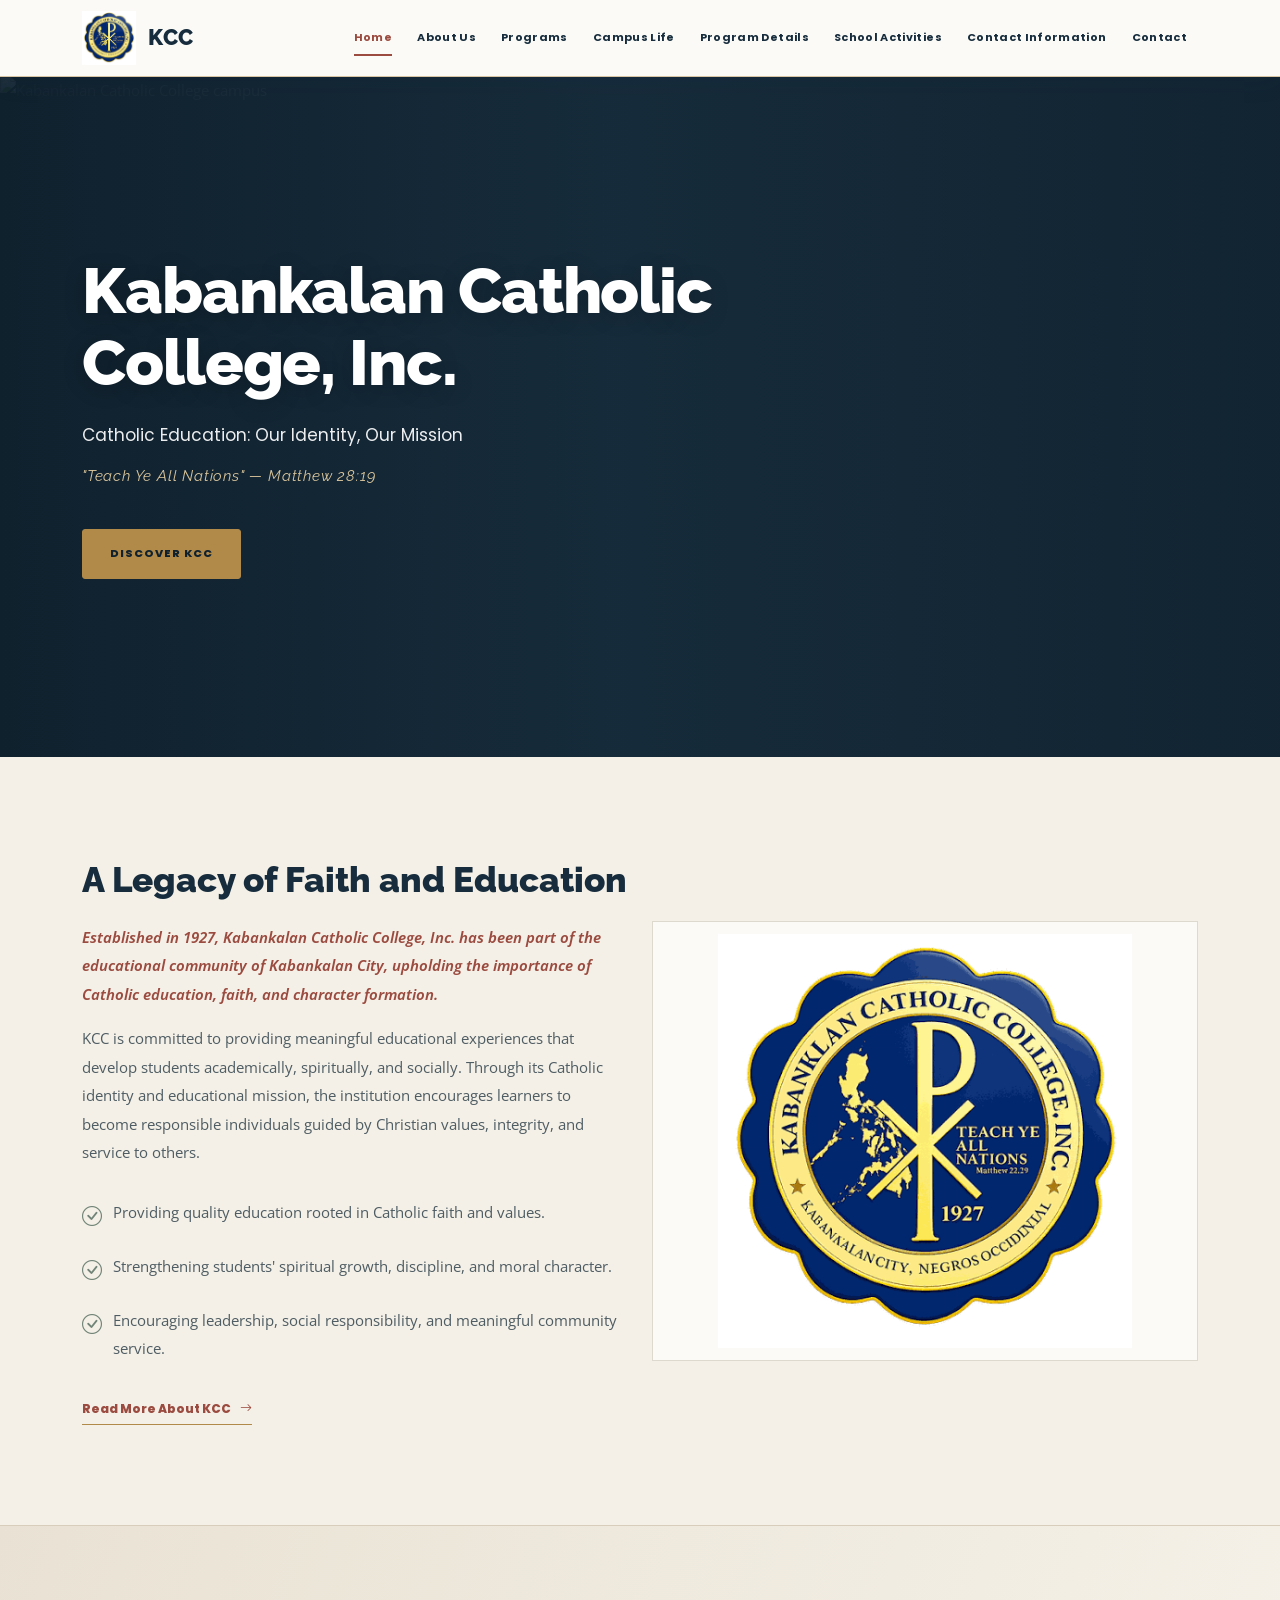
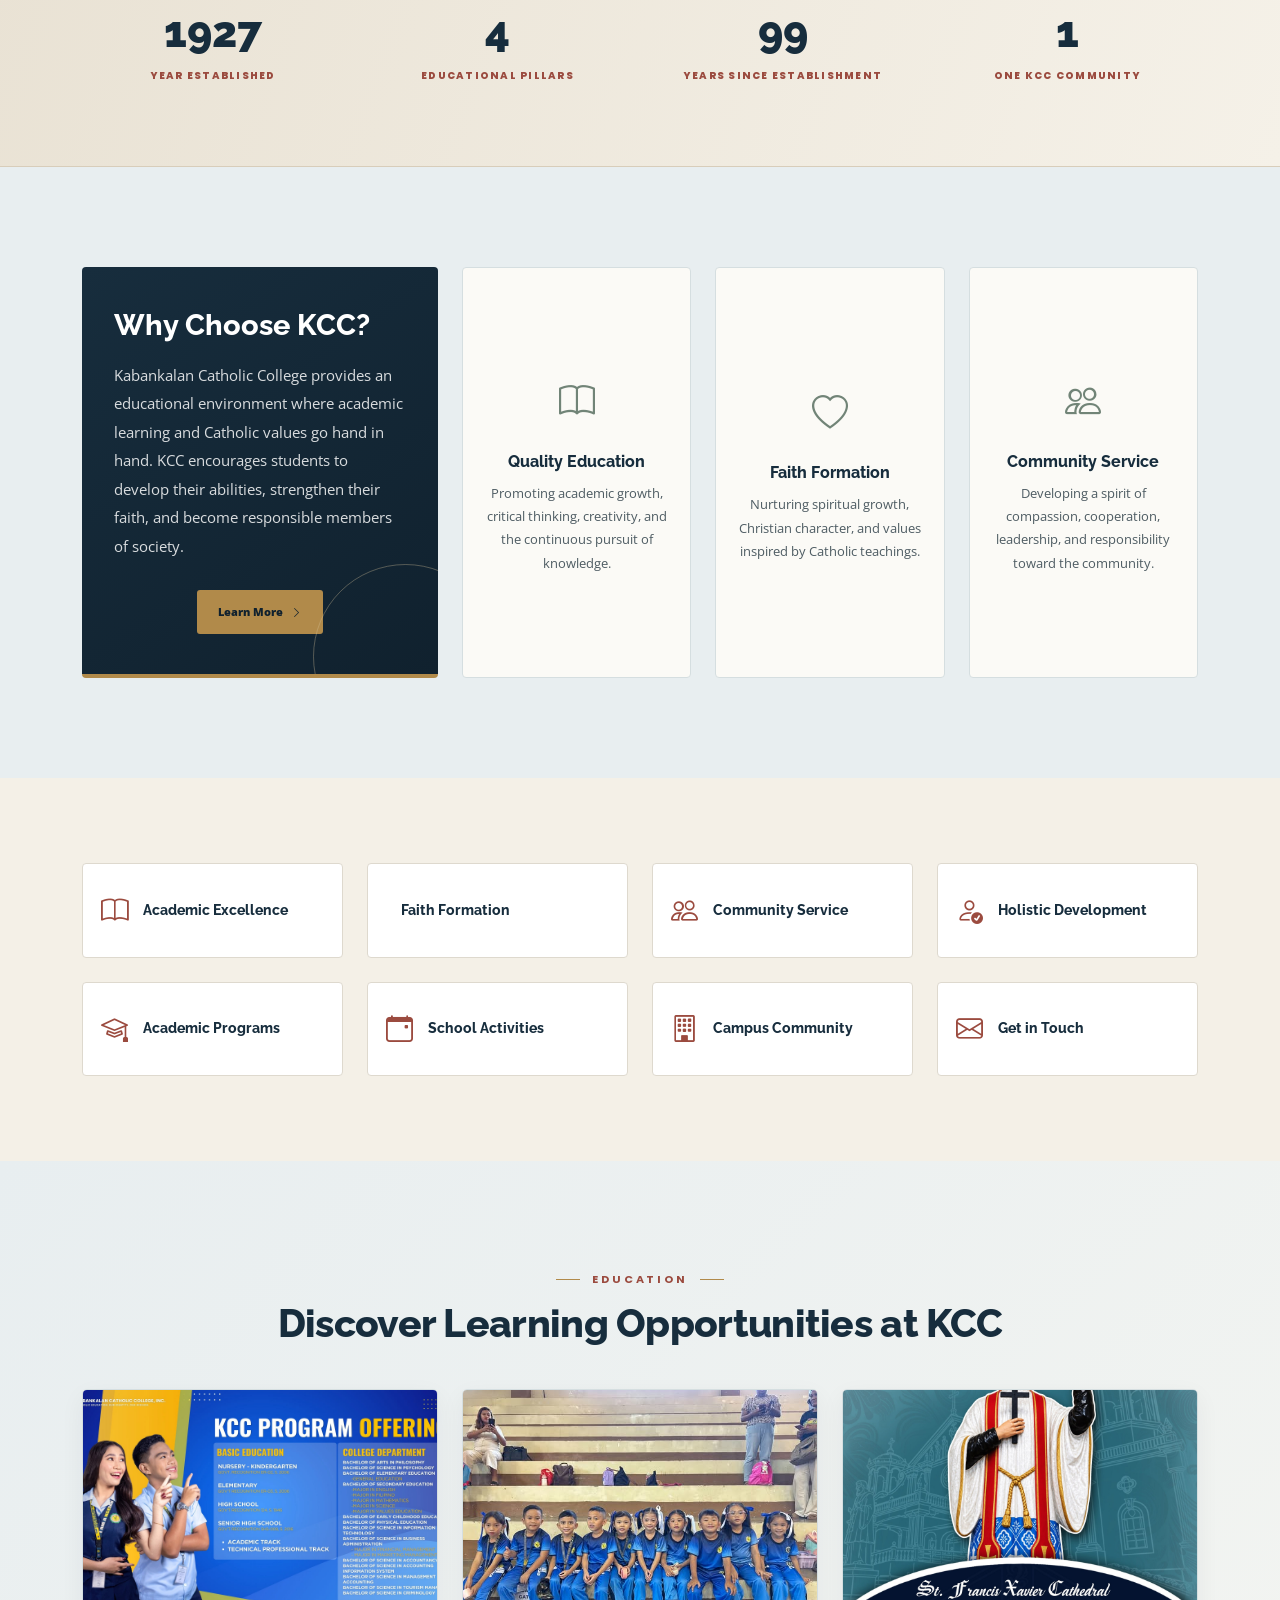
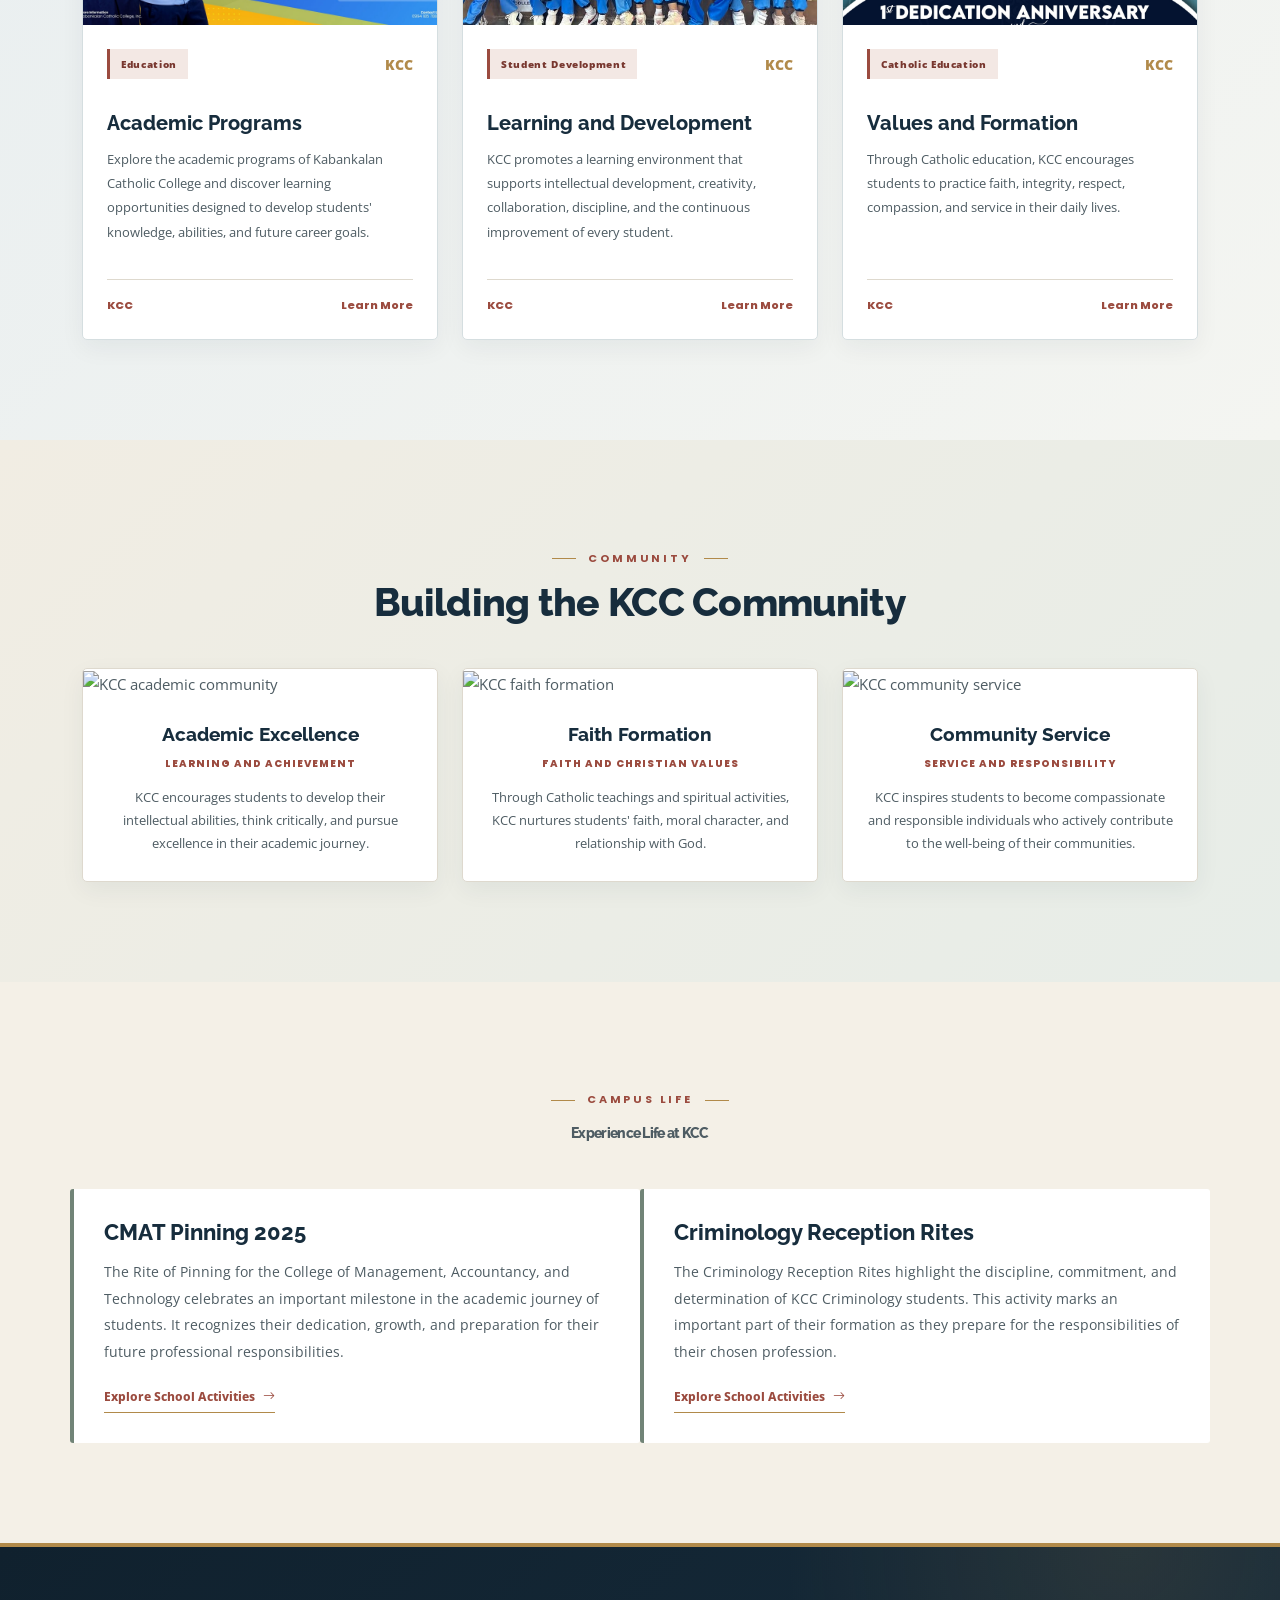
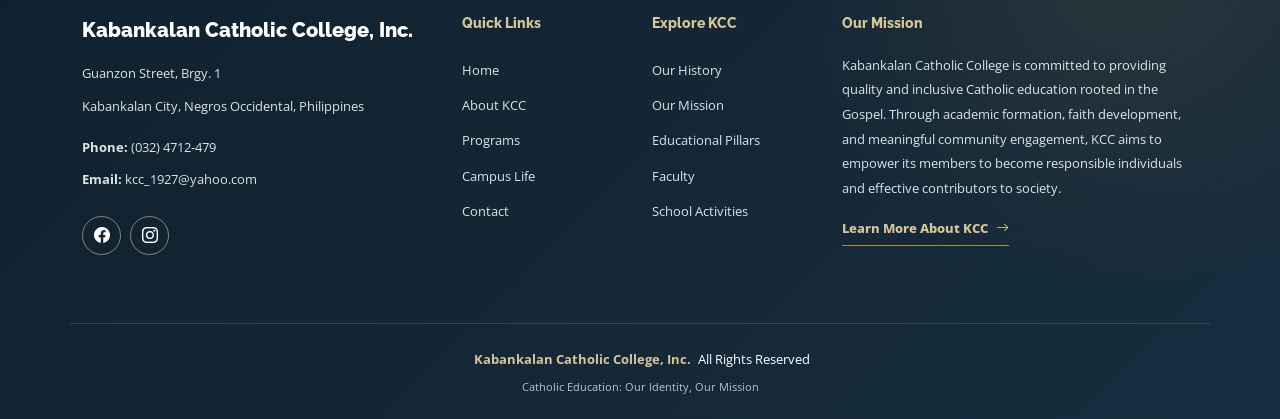
==== commit b0ed6189: "index.html" ====
--- a/index.html
+++ b/index.html
@@ -1,4 +1,3 @@
-
 <!DOCTYPE html>
 <html lang="en">
 
